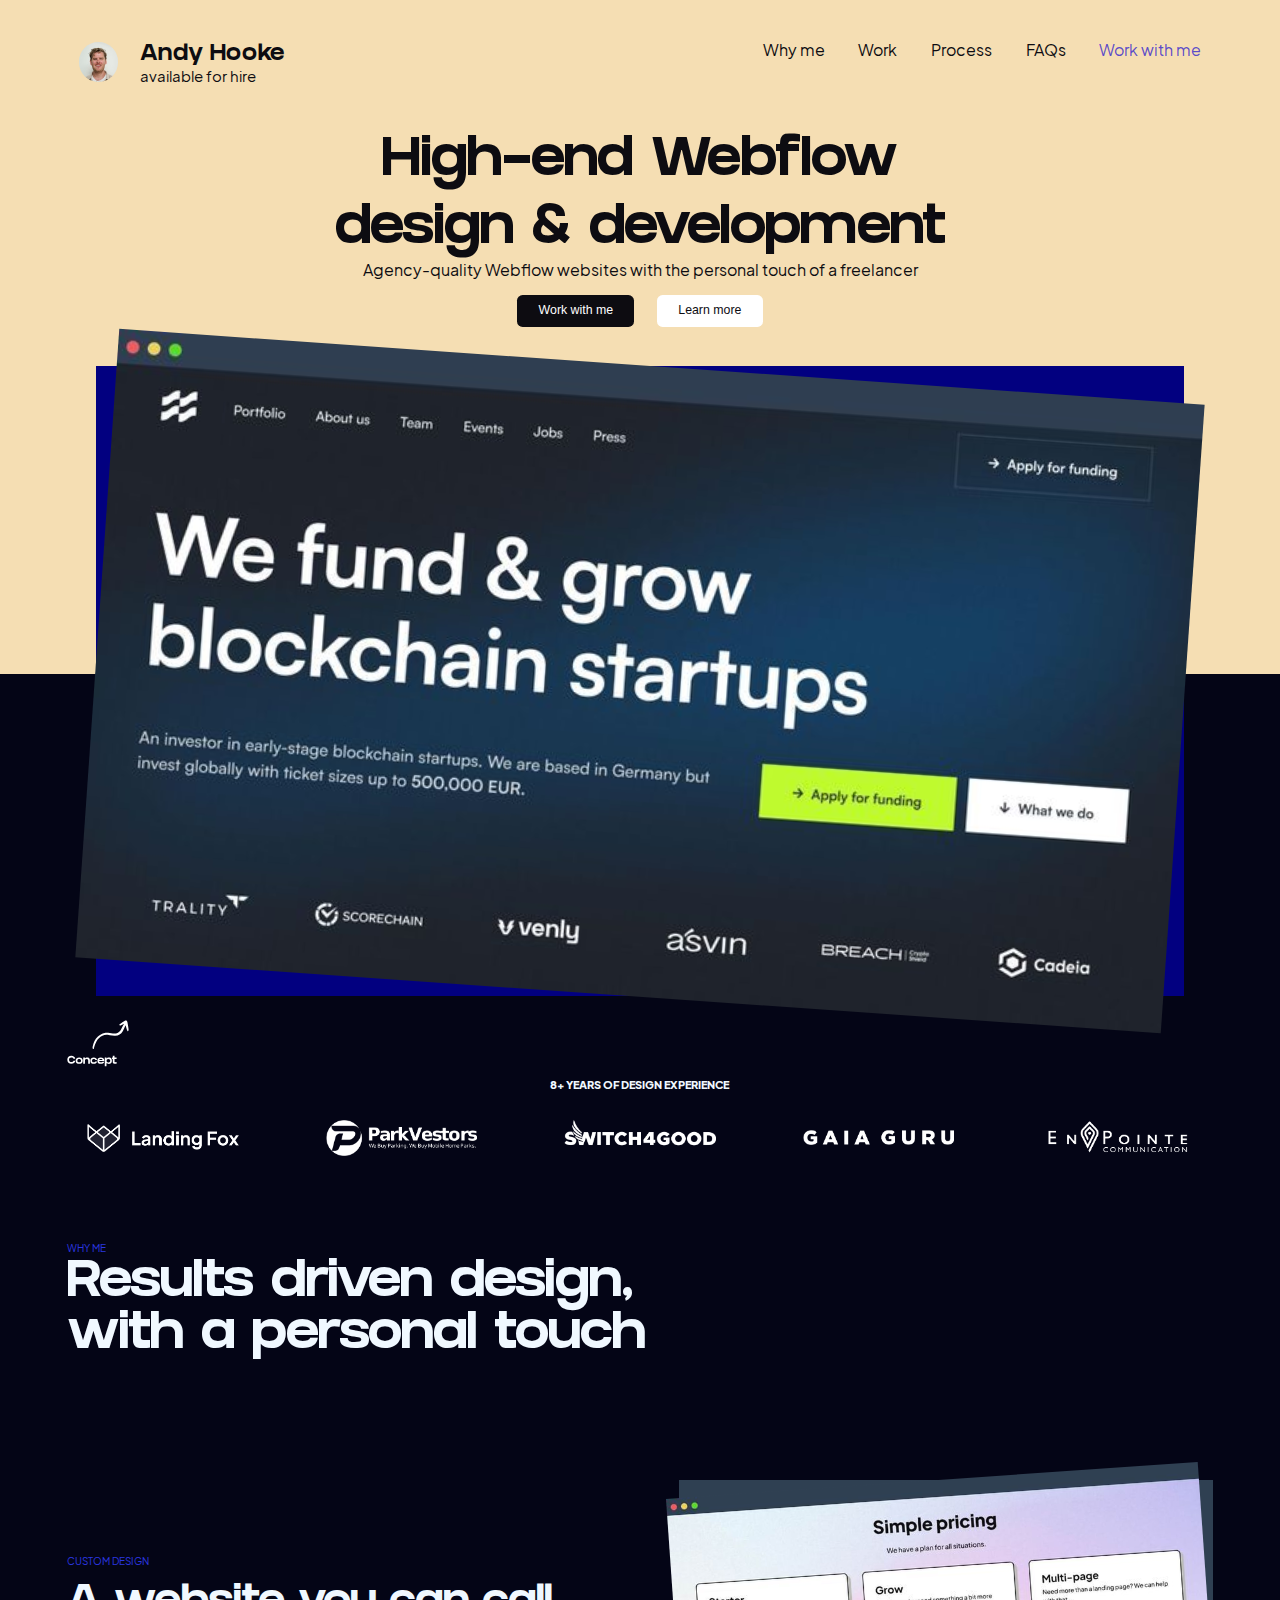
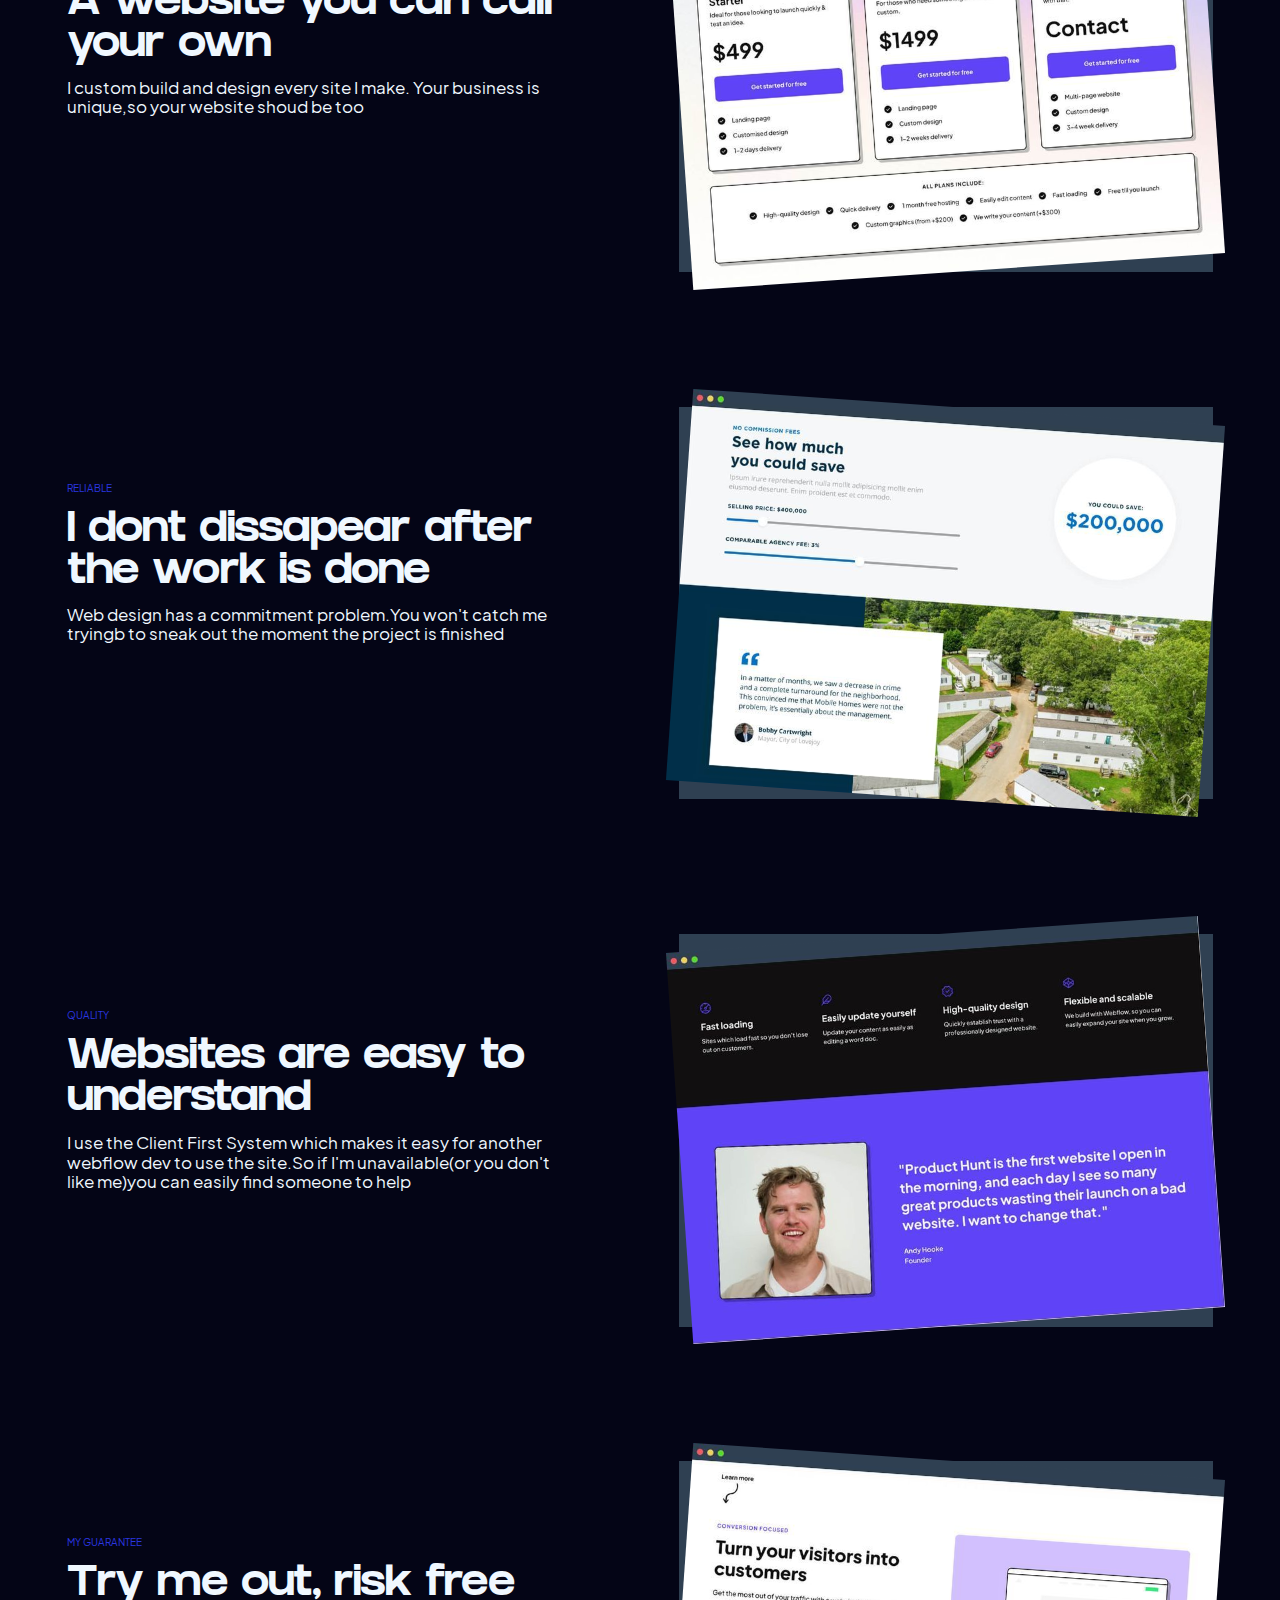
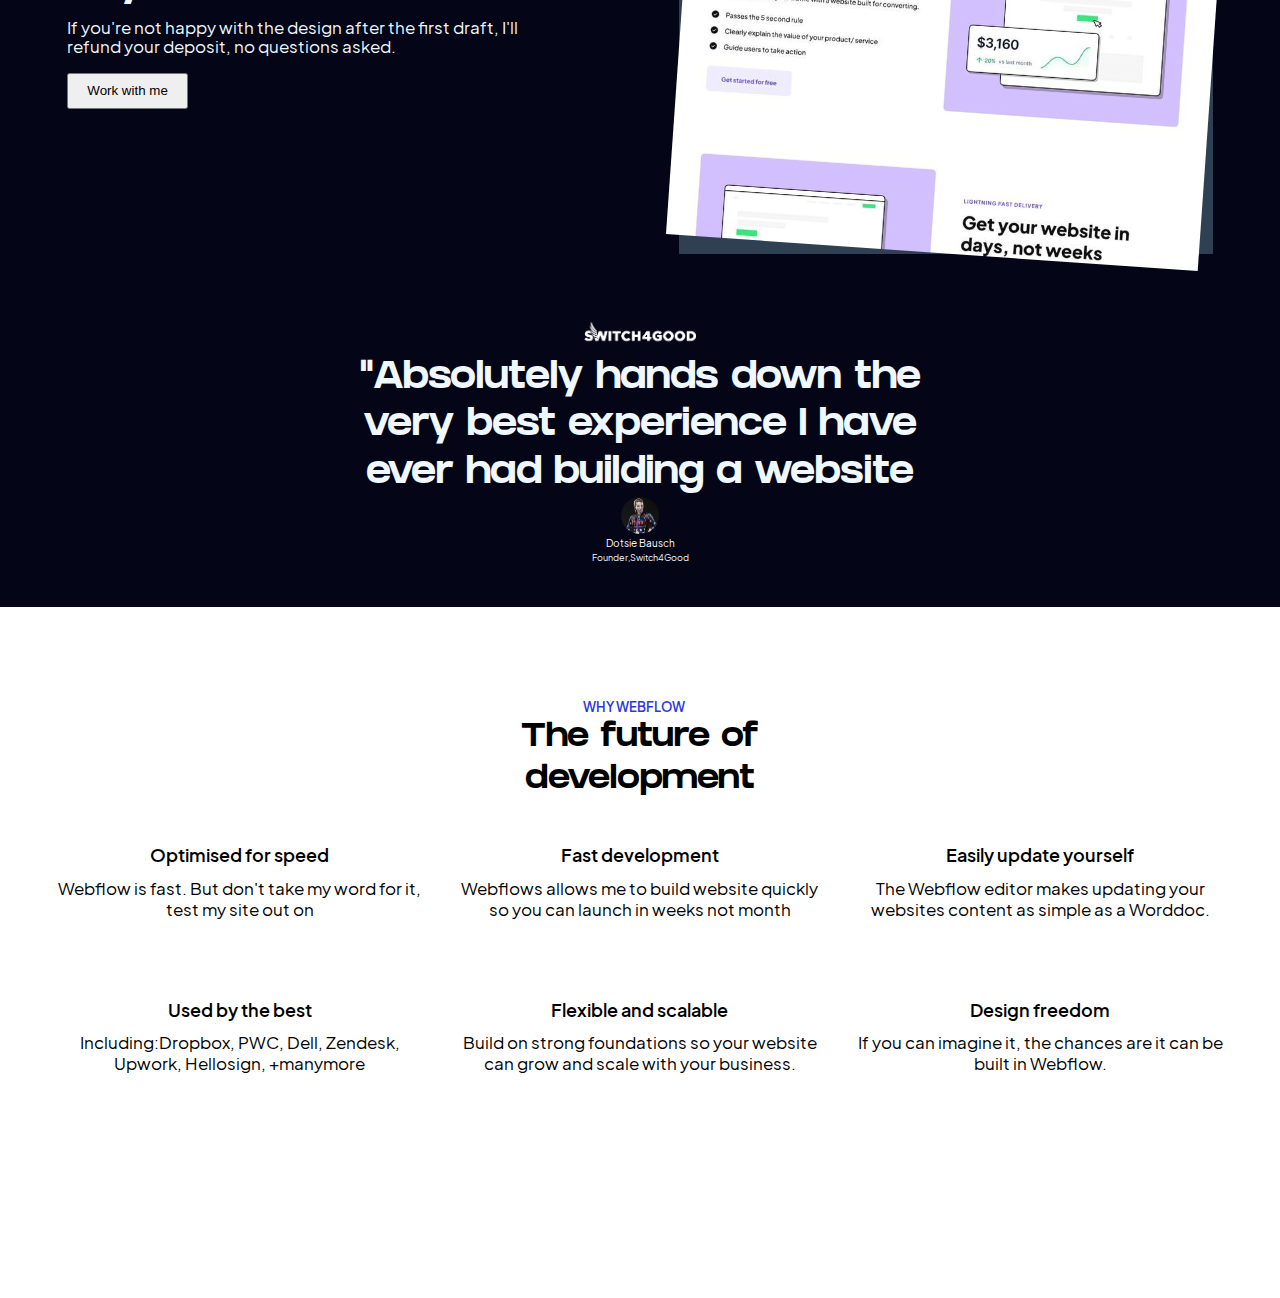
==== index.html @ a8a29cdd "change name" ====
<!DOCTYPE html>
<html lang="en">

<head>
  <meta charset="UTF-8">
  <meta http-equiv="X-UA-Compatible" content="IE=edge">
  <meta name="viewport" content="width=device-width, initial-scale=1.0">
  <title>Andy Hook</title>
  <link rel="stylesheet" href="style.css">
  <link rel="stylesheet" href="./fonts/stylesheet.css">
  <link rel="stylesheet" href="mobile.css">

</head>

<body>
  <div id="no0">
    <nav class="nav">

      <div class="nav0">
        <img class="man" src="./assets/andy-hooke-dp.jpg" alt="" srcset="">
        <div class="nav3">
          <h2>Andy Hooke</h2>
          <p>available for hire</p>
        </div>
      </div>
      <div class="nav2">
        <h3>Why me</h3>
        <h3>Work</h3>
        <h3>Process</h3>
        <h3>FAQs</h3>
        <h3>Work with me</h3>
      </div>
      <div class="hide">
        <!-- &#xF479; -->
        &#9776;
      </div>
    </nav>

    <div id="second">
      <h1 class="h1">High-end Webflow design & development</h1>
      <p class="p">Agency-quality Webflow websites with the personal touch of a freelancer</p>
      <div class="btn">
        <button class="btn0">Work with me</button>
        <button class="btn2">Learn more</button>
      </div>
    </div>

    <div class="herodiv">
      <img class="hero" src="./assets/concept-hero.jpeg" alt="" srcset="">
    </div>
  </div>

  <div class="no2">
    <h3><svg class="concept" width="87" height="66" viewBox="0 0 87 66" fill="none" xmlns="http://www.w3.org/2000/svg">
        <path
          d="M80.4246 4.32092C79.7989 4.7191 79.4577 4.94662 79.0595 5.11727C78.0925 5.6292 77.1824 6.19802 76.2154 6.70996C75.8172 6.8806 75.3622 6.99437 74.9071 7.05125C74.3952 7.10813 73.8832 6.8806 73.7126 6.36867C73.542 5.79985 73.8264 5.40168 74.2814 5.11727C75.8741 4.03651 77.4668 2.842 79.0595 1.76124C79.6852 1.30619 80.3678 0.908019 81.0503 0.566728C83.155 -0.570907 84.6339 -0.00208931 85.1458 2.33006C85.8284 5.57232 86.2835 8.87146 86.7954 12.1137C86.9092 12.7394 86.7385 13.4789 86.5679 14.1046C86.4541 14.6734 86.1128 15.0716 85.3165 15.0147C84.6339 13.7064 84.0651 12.3413 83.7238 10.8623C83.3825 9.49716 83.0412 8.07512 82.4724 6.70996C82.188 7.39254 81.9036 8.132 81.5623 8.81458C80.5953 10.8623 79.6852 12.9669 78.5476 14.9009C76.2154 18.9964 72.6318 21.0442 67.9675 21.3286C65.4647 21.4423 62.9619 21.101 60.516 20.646C59.4353 20.4753 58.3545 20.3047 57.2738 20.1341C54.6572 19.7928 52.2113 20.3047 49.8791 21.4423C46.125 23.2625 43.224 26.0498 41.29 29.7471C39.9248 32.3636 38.901 35.1508 38.1615 37.9949C38.0477 38.3931 38.1046 38.7913 37.9909 39.1894C37.8771 39.4738 37.6496 39.9289 37.422 39.9858C37.1376 40.0427 36.5688 39.9289 36.3982 39.6445C36.1138 39.3032 36 38.7344 36 38.2793C36 37.4261 36.1706 36.5729 36.3413 35.7197C37.4789 30.8278 39.4129 26.2773 43.1671 22.7506C46.0112 20.0772 49.2534 18.1432 53.0645 17.3468C55.4536 16.8349 57.8426 17.1762 60.2316 17.5744C61.7106 17.8019 63.1895 18.1432 64.6684 18.3138C65.9767 18.4276 67.285 18.3707 68.5932 18.257C70.9254 18.0294 72.8594 16.9487 74.3383 15.1285C75.0209 14.3321 75.5897 13.4789 76.1016 12.5688C77.4099 10.1797 78.6613 7.73383 79.9696 5.34479C80.1402 5.11727 80.1971 4.83286 80.4246 4.32092Z"
          fill="white" />
        <path
          d="M9.088 56.744C8.784 57.848 7.968 58.52 6.096 58.52C4.176 58.52 2.848 57.544 2.848 55.32C2.848 53.096 4.176 52.104 6.096 52.104C7.904 52.104 8.736 52.68 9.088 53.896H11.616C11.456 51.496 9.216 49.624 6.096 49.624C2.88 49.624 0.432 51.64 0.432 55.32C0.432 59.064 2.88 61 6.096 61C9.216 61 11.392 59.24 11.616 56.744H9.088ZM17.174 51.864C14.454 51.864 12.182 53.352 12.182 56.44C12.182 59.544 14.454 61 17.174 61C19.91 61 22.182 59.592 22.182 56.44C22.182 53.32 19.91 51.864 17.174 51.864ZM17.174 58.792C15.654 58.792 14.566 58.12 14.566 56.44C14.566 54.744 15.654 54.088 17.174 54.088C18.71 54.088 19.798 54.776 19.798 56.44C19.798 58.056 18.71 58.792 17.174 58.792ZM28.4059 52.024C26.7899 52.024 25.9739 52.552 25.3979 53.352H25.2859V52.024H22.8539V61H25.2859V56.68C25.2859 55.464 25.5899 54.12 27.7019 54.12C30.0219 54.12 29.8779 55.816 29.8779 56.52V61H32.2939V56.52C32.2939 55.208 32.1979 52.024 28.4059 52.024ZM39.9411 57.64C39.7651 58.264 39.2051 58.824 37.6691 58.824C36.0851 58.824 35.2531 58.104 35.2531 56.504C35.2531 54.984 36.0851 54.2 37.6691 54.2C39.1571 54.2 39.7491 54.712 39.9571 55.384H42.3411C42.1331 53.256 40.2451 52.008 37.6691 52.008C35.0291 52.008 32.8851 53.608 32.8851 56.504C32.8851 59.48 35.0291 61 37.6691 61C40.2451 61 42.1491 59.8 42.3411 57.64H39.9411ZM52.3583 57.08H52.4543C52.5823 55.848 52.4223 53.96 50.6943 52.776V52.792C49.9423 52.264 48.9183 51.944 47.6543 51.944C44.6303 51.944 42.8383 53.544 42.8383 56.472C42.8383 59.464 44.5823 61 47.6543 61C50.5983 61 52.1663 59.816 52.4062 57.88H50.0543C49.8303 58.472 49.1103 58.872 47.6543 58.872C46.0863 58.872 45.3663 58.28 45.1903 57.08H52.3583ZM47.6543 54.072C49.3823 54.072 49.8303 54.808 50.0223 55.48H45.2863C45.5743 54.568 46.3103 54.072 47.6543 54.072ZM59.0536 52.04C57.3896 52.04 56.3656 52.568 55.7576 53.352H55.6296V52.04H53.1976V64.424H55.6296V59.768H55.7416C56.3496 60.552 57.3736 61.032 59.0536 61.032C62.8296 61.032 63.2456 57.736 63.2456 56.536C63.2456 55.224 62.8456 52.04 59.0536 52.04ZM58.3496 58.936C56.2376 58.936 55.8056 57.896 55.8056 56.536C55.8056 55.32 56.2376 54.136 58.3496 54.136C60.6696 54.136 60.9256 55.832 60.9256 56.536C60.9256 57.176 60.6696 58.936 58.3496 58.936ZM66.9546 54.104H69.8666V52.056H66.9546V49.464H64.5066V52.056H63.3226V54.104H64.5066V57.704C64.5066 59 64.5066 61 66.9546 61C69.3866 61 69.8666 60.84 69.8666 60.84V58.472C67.5306 58.6 66.9546 58.776 66.9546 57.48V57.288V54.104Z"
          fill="white" />
      </svg></h3>
    <h3 class="years">8+ YEARS OF DESIGN EXPERIENCE</h3>
    <div class="logos ">
      <img src="./assets/landing-fox-logo.png" alt="" srcset="">
      <img src="./assets/parkvestors-logo.png" alt="" srcset="">
      <img src="./assets/switch4good-logo.png" alt="" srcset="">
      <img src="./assets/gaia-guru-logo.png" alt="" srcset="">
      <img src="./assets/enpointe-logo.png" alt="" srcset="">
    </div>
    <section>
      <div class="whyme">
        <h3>WHY ME</h3>
        <h1>Results driven design, with a personal touch</h1>
      </div>
    </section>
    <section class="customdesign">
      <div class="custom">
        <h3>CUSTOM DESIGN</h3>
        <h2>A website you can call your own</h2>
        <p>I custom build and design every site I make. Your business is unique,so your website shoud be too</p>
      </div>
      <div class="customdiv">
        <img class="customimg" src="./assets/whyme-1.jpeg" alt="" srcset="">
      </div>
    </section>

    <section class="customdesign">
      <div class="custom">
        <h3>RELIABLE</h3>
        <h2>I dont dissapear after the work is done</h2>
        <p>Web design has a commitment problem.You won't catch me tryingb to sneak out the moment the project is
          finished</p>
      </div>
      <div class="customdiv">
        <img class="customimg reliable" src="./assets/whyme-2.jpeg" alt="" srcset="">
      </div>
    </section>
    <section class="customdesign">
      <div class="custom">
        <h3>QUALITY</h3>
        <h2>Websites are easy to understand</h2>
        <p>I use the <span>Client First System</span> which makes it easy for another webflow dev to use the site.So
          if I'm unavailable(or you don't like me)you can easily find someone to help</p>
      </div>
      <div class="customdiv">
        <img class="customimg" src="./assets/group-56.jpeg" alt="" srcset="">
      </div>
    </section>

    <section class="customdesign">
      <div class="custom">
        <h3>MY GUARANTEE</h3>
        <h2>Try me out, risk free</h2>
        <p>If you're not happy with the design after the first draft, I'll refund your deposit, no questions asked.
        </p>
        <button>Work with me</button>
      </div>
      <div class="customdiv">
        <img class="customimg reliable" src="./assets/whyme-3.jpeg" alt="" srcset="">
      </div>
    </section>
    <section class="switchdesign">
      <img class="switchimg" src="./assets/switch4good-logo.png" alt="" srcset="">
      <h2 class="absolute">"Absolutely hands down the very best experience I have ever had building a website</h2>
      <img class="doimg" src="./assets/dotsie-bausch.jpeg" alt="" srcset="">
      <h3 class="do">Dotsie Bausch</h3>
      <p>Founder,Switch4Good</p>
    </section>
  </div>

  <div class="webflow">
    <div class="web">
      <h3 class="why">WHY WEBFLOW</h3>
      <h2 class="future">The future of development</h2>
    </div>
    <div class="cube">
      <div class="optimised">
        <h3>Optimised for speed</h3>
        <p>Webflow is fast. But don't take my word for it, test my site out on </p>
      </div>

      <div class="optimised">
        <h3>Fast development</h3>
        <p>Webflows allows me to build website quickly so you can launch in weeks not month</p>
      </div>
      <div class="optimised">
        <h3>Easily update yourself</h3>
        <p>The Webflow editor makes updating your websites content as simple as a Worddoc.</p>
      </div>
      <div class="optimised">
        <h3>Used by the best</h3>
        <p>Including:Dropbox, PWC, Dell, Zendesk, Upwork, Hellosign, +manymore</p>
      </div>
      <div class="optimised">
        <h3>Flexible and scalable</h3>
        <p>Build on strong foundations so your website can grow and scale with your business.</p>
      </div>
      <div class="optimised">
        <h3>Design freedom</h3>
        <p>If you can imagine it, the chances are it can be built in Webflow.</p>
      </div>
    </div>

  </div>
  </div>
</body>

</html>
---- style.css ----
* {
    margin: 0;
    padding: 0;
    box-sizing: border-box;
    line-height: 125%;
}

html {
    font-family: 'Plus Jakarta Sans';
    font-size: calc(100vw / 1140);
}

body {
    background-color: #040516;
    color: aliceblue;
}

nav {
    display: flex;
    flex-direction: row;
    justify-content: space-between;
}

#second {
    display: grid;
    width: 55%;
    margin: 0 auto;
    text-align: center;
}

.nav2 {
    display: flex;
    flex-direction: row;
    gap: 30rem;
    font-size: 12rem;

}

h3 {
    font-weight: 400;
}

.nav2 :last-child {
    color: rgba(65, 50, 204, 0.863);
}

.man {
    width: 35rem;
    height: 35rem;
    border-radius: 50%;
}

.nav0 {
    display: flex;
    gap: 20rem;
    align-items: center;

}

.nav3 {
    font-size: 13rem;
    

}
.nav3 h2{
    font-family: Grifter;
}

.nav {
    padding: 35rem 70rem;
}

.h1 {
    font-size: 48rem;
    font-weight: 600;
    font-family: 'GRIFTER';
}

.p {
    font-size: 14rem;

}

.btn {
    display: flex;
    gap: 20rem;
    align-items: center;
    padding: 15rem 30rem;
    margin: 0 auto;

}

.btn0 {
    padding: 7rem 19rem;
    font-size: 11rem;
    background-color: #0d0c11;
    color: white;
    border-radius: 5rem;
    border: none;

}

.btn2 {
    padding: 7rem 19rem;
    font-size: 11rem;
    border-radius: 5rem;
    background-color: white;
    color: #0d0c11;
    border: none;
}

#no0 {
    background-color: wheat;
    color: #0d0c11;
    max-height: 600rem;
}

.herodiv {
    width: 85%;
    margin: 0 auto;
    background: rgb(2, 0, 128);
    margin-top: 20rem;
}

.hero {
    width: 100%;
    transform: rotate(4deg);
}

.no2 {
    margin-top: 300rem;
    padding: 0 60rem;
}

.concept {
    width: 55rem;
}

.logos>img {
    width: 135rem;
}

.logos {

    display: flex;
    flex-direction: row;
    justify-content: space-between;
    align-items: center;
    margin: 20px;
}

.years {
    width: 50%;
    margin: 0 auto;
    font-size: 10rem;
    text-align: center;
    font-weight: 700;

}

section h1 {
    font-family: "Grifter";
    font-size: 46rem;
    line-height: 46rem;
}

section h2 {
    font-family: "Grifter";
    font-size: 22rem;
}

section h3 {

    font-size: 9rem;
    color: rgb(43, 55, 226);
}

section p {
    font-size: 8rem;
}

section {
    display: flex;

}

.whyme {
    width: 528rem;
    padding: 50rem 0;
    background: none
}

.customdesign {
    display: flex;
    gap: 20rem;
    padding: 60rem 0;


}

.customimg {
    width: 475rem;
    transform: rotate(-4deg);
}

.customdiv {
    background: #2f4052;
    margin-left: auto;
}

.custom {
    width: 440rem;
    margin-top: 66rem;
}

.custom>h2 {
    font-size: 37rem;
    padding: 12rem 0;
    line-height: 37rem;
}

.custom>p {
    font-size: 15rem;
    line-height: 17rem;

}

.reliable {
    transform: rotate(4deg);
}

.custom button {
    padding: 7rem 16rem;
    margin-top: 16rem;
}

.switchimg {
    width: 100rem;
    margin: 0 auto;
}

.switchdesign {
    display: grid;
    justify-content: center;
    text-align: center;
    gap: 2rem;
    padding-bottom: 40rem;
}

.absolute {
    font-size: 34rem;
    width: 570rem;
    margin: 0 auto;
}

.doimg {
    width: 33rem;
    border-radius: 50%;
    margin: 0 auto;
}

.do {
    color: white;
}

.webflow {
    background-color: white;
    color: black;
    font-size: 20rem;
    padding: 40rem  50rem  200rem 50rem;
}

.why {
    font-size: 12rem;
    color: rgb(43, 55, 226);
    font-weight: 600;
    padding: 40rem 10rem 0 0;
    text-align: center;
}

.future {
    font-size: 30rem;
    text-align: center;
    font-family: grifter;
}
.cube{
    display: grid;
    grid-template-columns: 1fr  1fr 1fr;
    gap: 30rem;
}

.web {
    width: 300rem;
    margin: 0 auto;

}
.optimised h3{
font-size: 16rem;
font-weight: 600;
text-align: center;
padding-top: 40rem;

}
.optimised p{
    font-size: 15rem;
    text-align: center;
    padding-top: 10rem;
    
}
.hide{
    display: none;
}
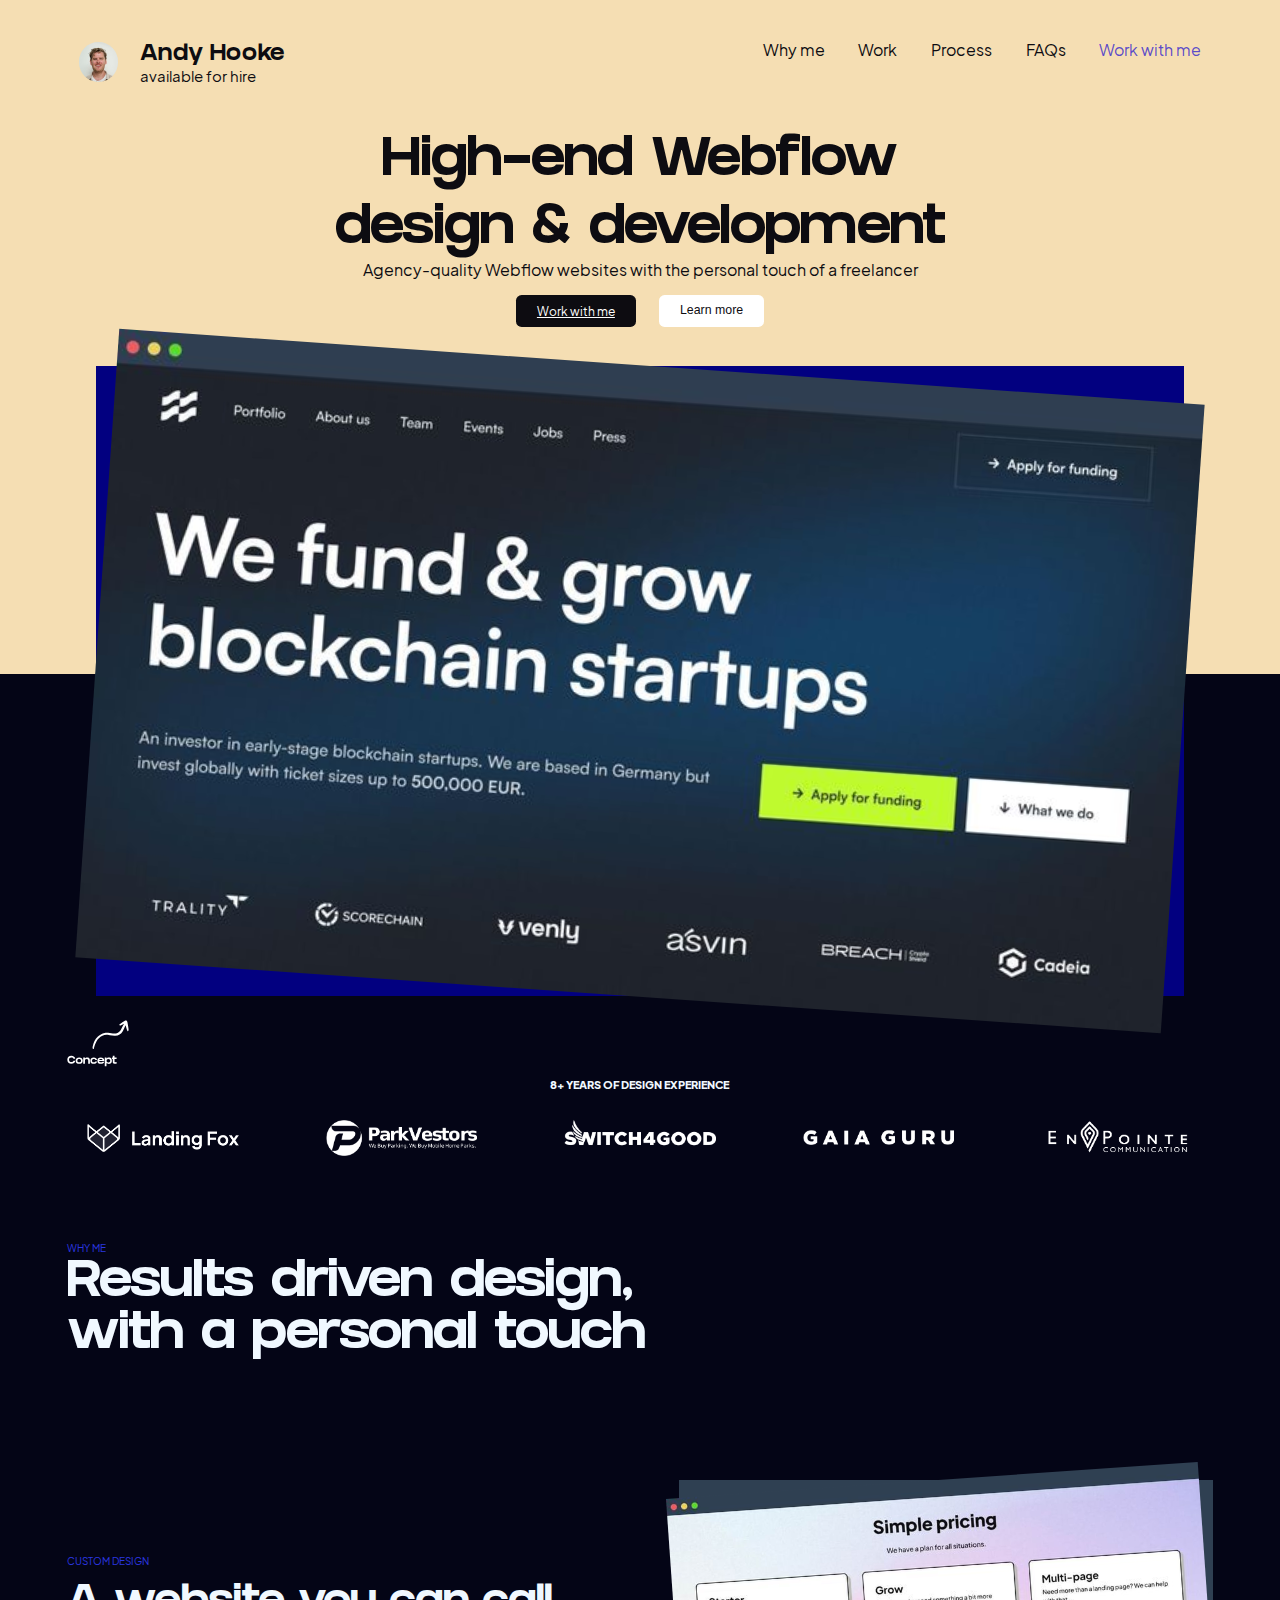
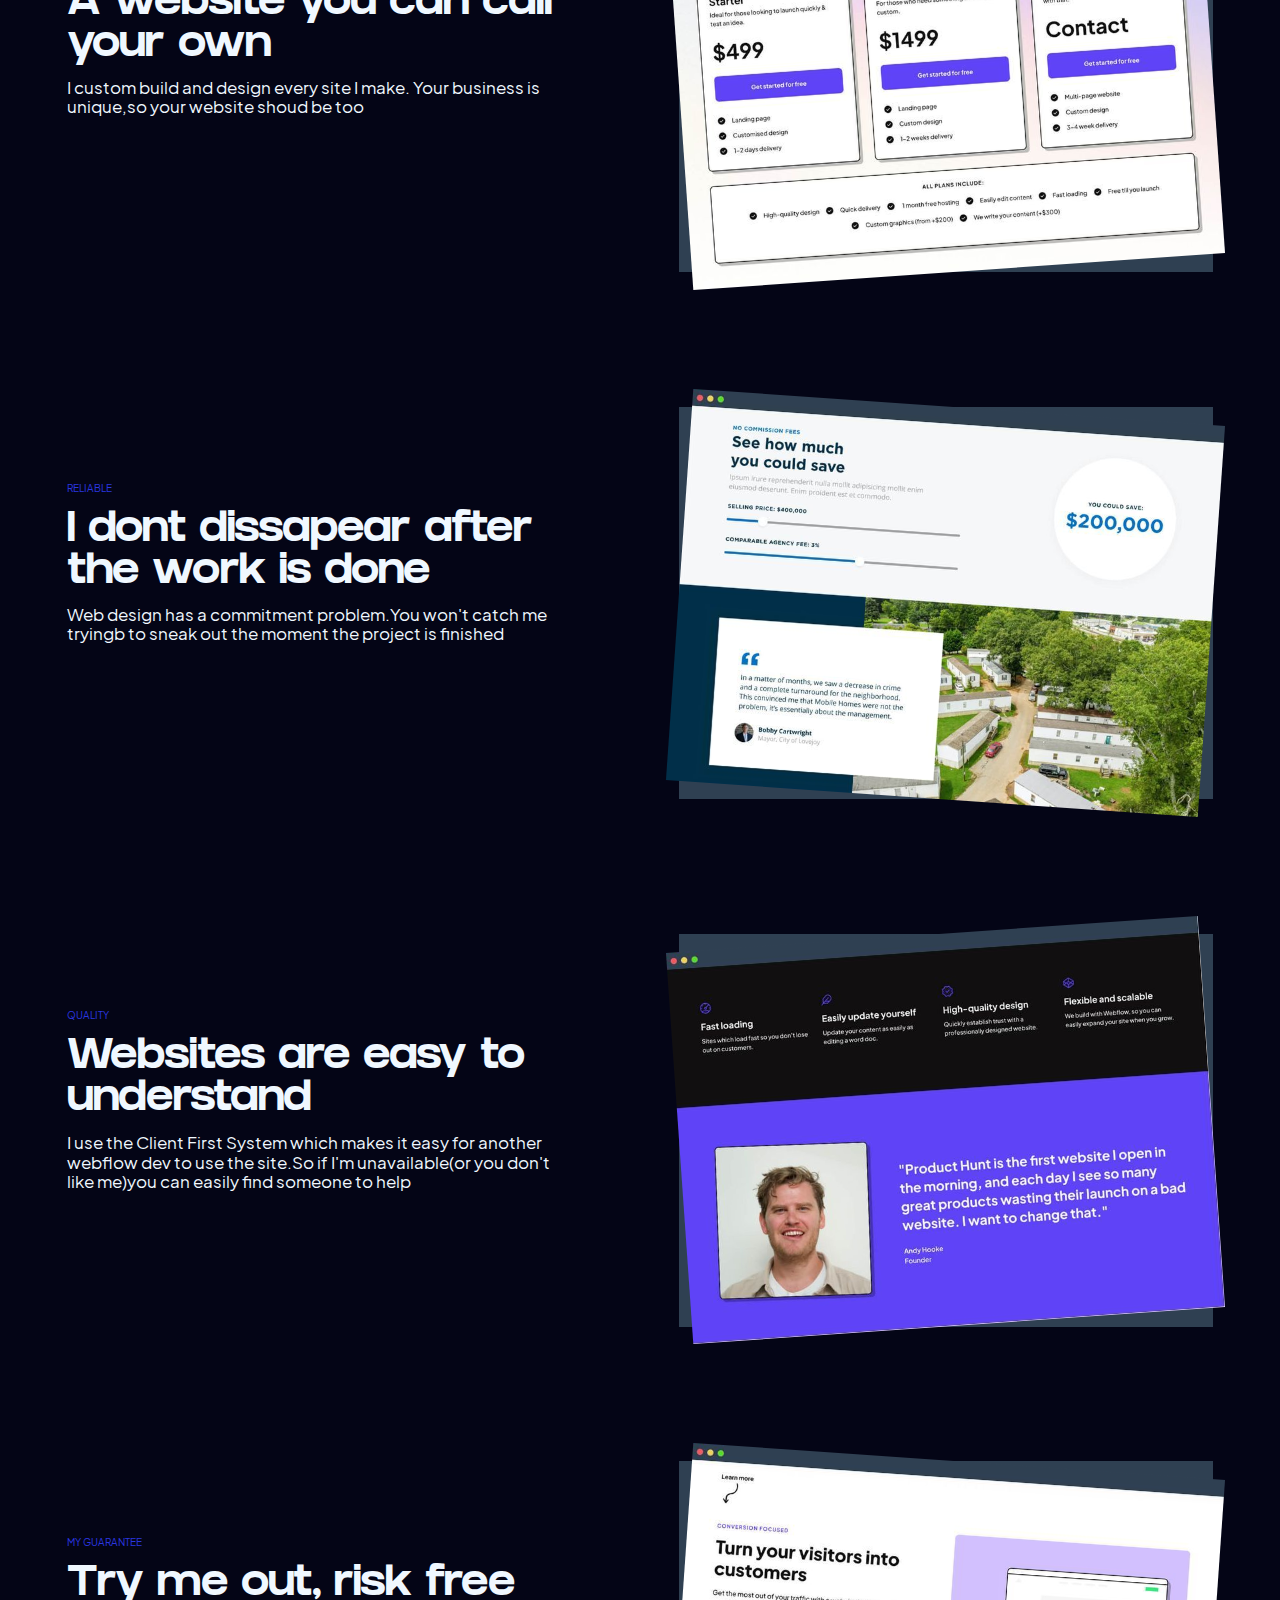
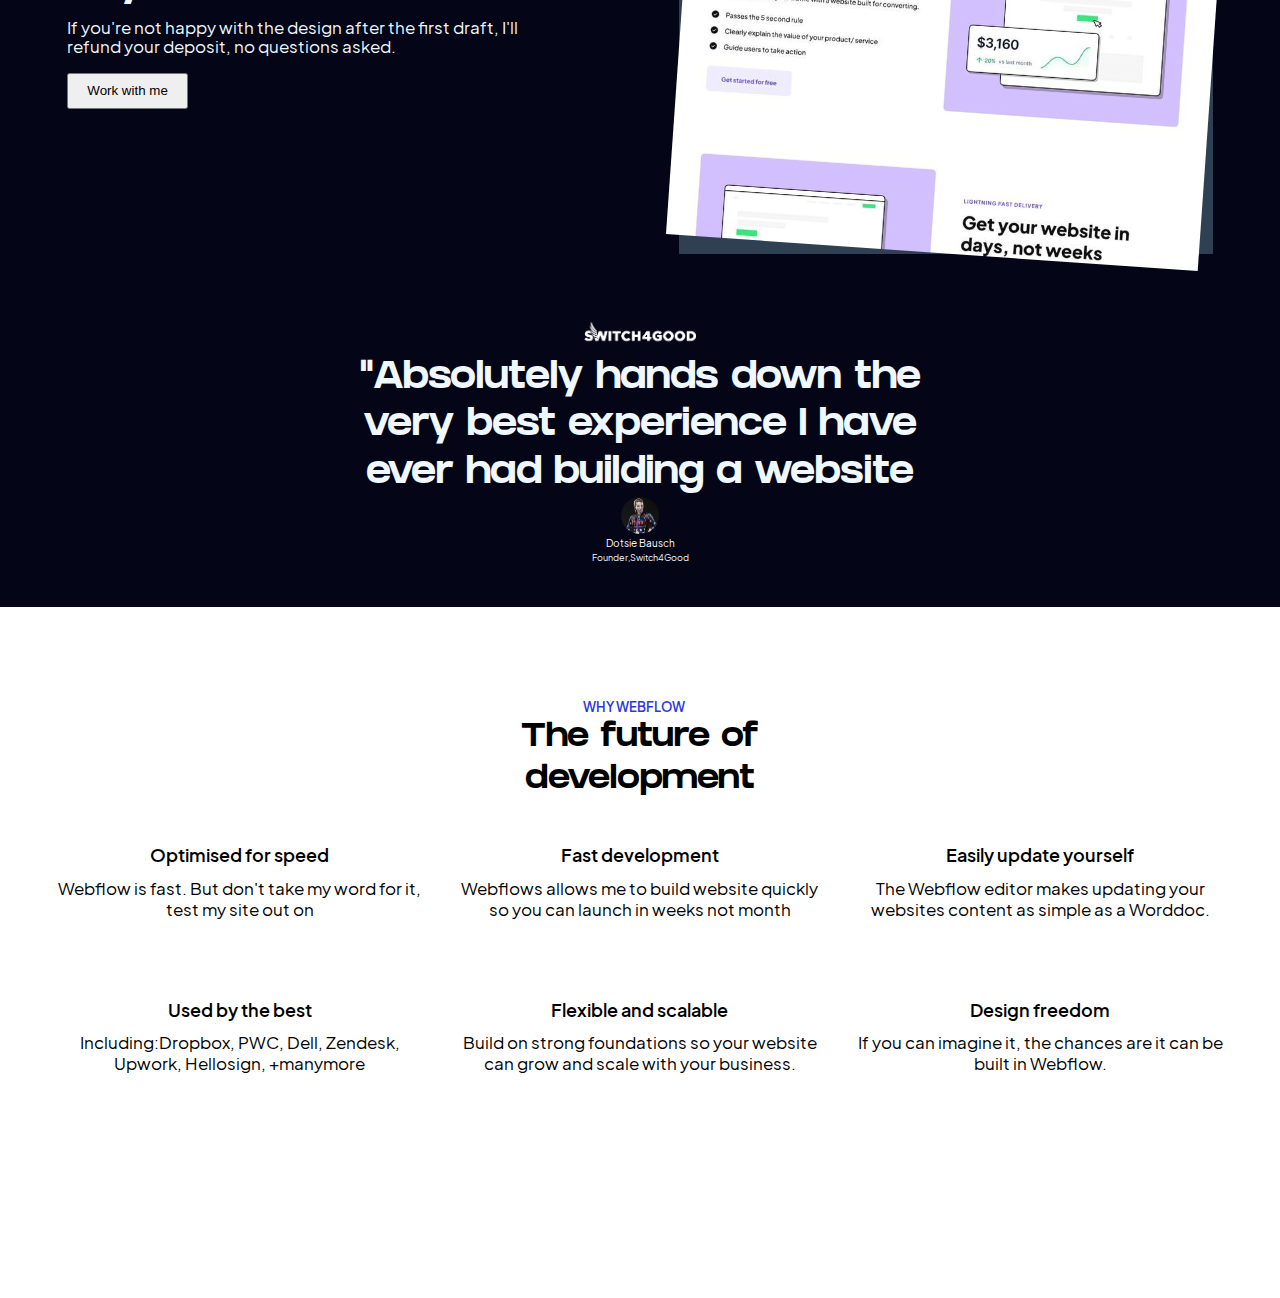
==== commit 15af31b8: "change html css and javascript" ====
--- a/index.html
+++ b/index.html
@@ -31,8 +31,7 @@
         <h3>Work with me</h3>
       </div>
       <div class="hide">
-        <!-- &#xF479; -->
-        &#9776;
+        ☰
       </div>
     </nav>
 
@@ -40,7 +39,7 @@
       <h1 class="h1">High-end Webflow design & development</h1>
       <p class="p">Agency-quality Webflow websites with the personal touch of a freelancer</p>
       <div class="btn">
-        <button class="btn0">Work with me</button>
+        <a class="btn0" href="https://twitter.com/Onyinyechrista6" target="_blank">Work with me</a>
         <button class="btn2">Learn more</button>
       </div>
     </div>
@@ -163,6 +162,7 @@
 
   </div>
   </div>
+  <script src="app.js"></script>
 </body>
 
 </html>--- a/mobile.css
+++ b/mobile.css
@@ -51,6 +51,19 @@
         content: "\F479"
     }
 
+    .open {
+        border: 3rem solid black;
+        display: flex;
+        flex-direction: column;
+        position: fixed;
+        width: 600rem;
+        min-height: 412rem;
+        margin-top: 139rem;
+        font-size: 25rem;
+        background-color: wheat;
+        padding: 40rem 20rem 40rem 20rem;
+    }
+
     .nav::after {
         display: block;
     }
@@ -120,11 +133,12 @@
 
     .btn0 {
         padding: 24rem 124rem;
-        font-size: 35rem;
+        font-size: 33rem;
         background-color: #0d0c11;
         color: white;
         border-radius: 16rem;
         border: none;
+        text-decoration: none;
 
     }
 
